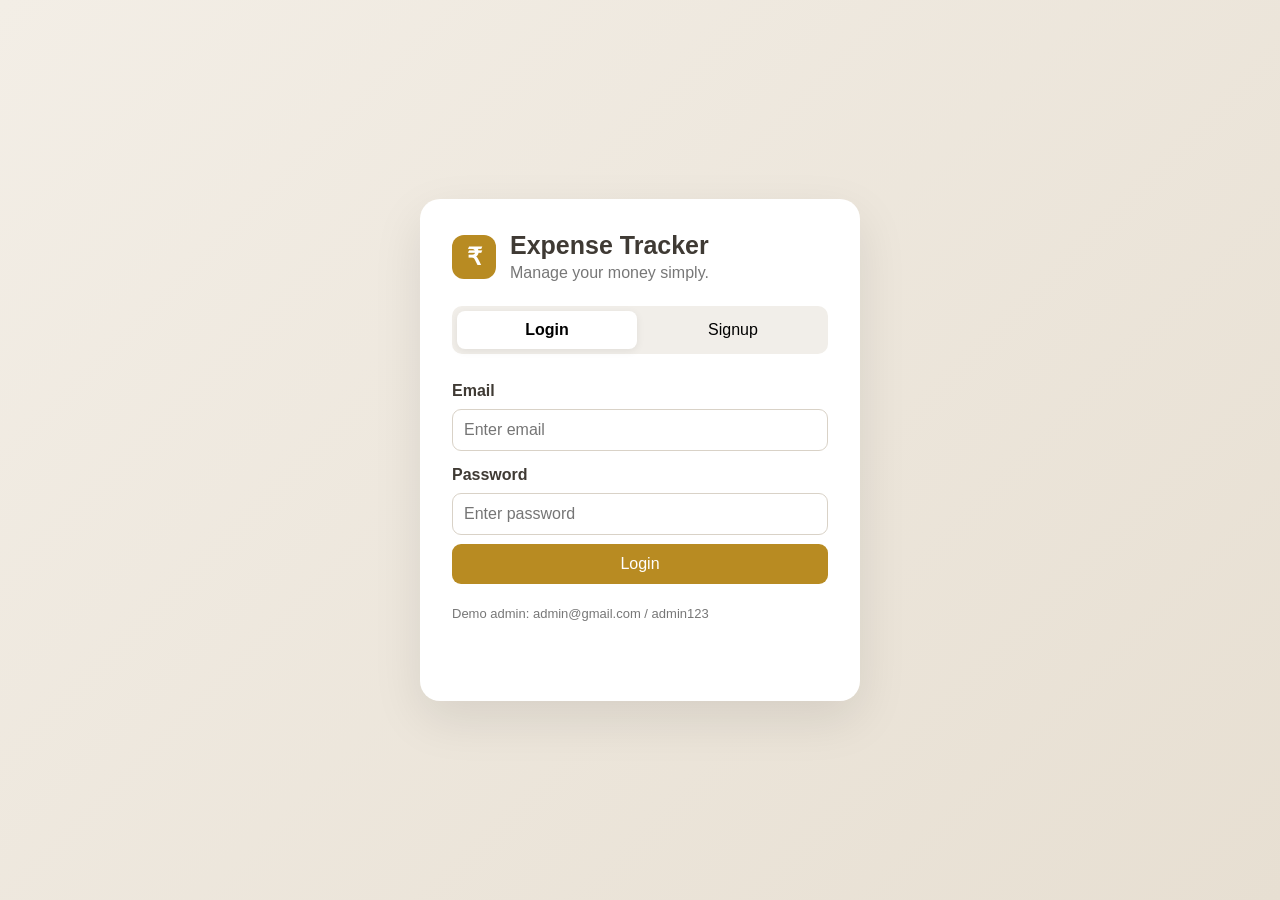
==== admin.html @ 4e9ac0c0 "Add all frontend files" ====
<!DOCTYPE html>
<html lang="en">
<head>
  <meta charset="UTF-8">
  <meta name="viewport" content="width=device-width, initial-scale=1.0">
  <title>Expense Tracker - Admin</title>
  <link rel="stylesheet" href="css/style.css">
</head>
<body>
  <div class="app-shell">
    <aside class="sidebar">
      <div class="side-brand"><span>₹</span> Expense Tracker</div>
      <nav>
        <button class="nav-btn active" data-section="adminDashboard">Dashboard</button>
        <button class="nav-btn" data-section="users">Users</button>
        <button class="nav-btn" data-section="adminTransactions">Transactions</button>
      </nav>
      <button id="adminLogout" class="logout-btn">Logout</button>
    </aside>

    <main class="main-content">
      <header class="topbar">
        <div><h2 id="adminTitle">Admin Dashboard</h2><p>Monitor the application.</p></div>
        <div class="user-chip">ADMIN</div>
      </header>

      <section id="adminDashboard" class="page-section active">
        <div class="cards">
          <div class="stat-card"><span>Registered Users</span><strong id="adminUsers">0</strong></div>
          <div class="stat-card"><span>Total Expenses</span><strong id="adminExpense">₹0</strong></div>
          <div class="stat-card"><span>Total Income</span><strong id="adminIncome">₹0</strong></div>
          <div class="stat-card"><span>Total Transactions</span><strong id="adminTransactionsCount">0</strong></div>
        </div>
      </section>

      <section id="users" class="page-section">
        <div class="panel">
          <div class="panel-head"><h3>Registered Users</h3></div>
          <div class="table-wrap"><table><thead><tr><th>Name</th><th>Email</th><th>Joined</th></tr></thead><tbody id="usersTable"></tbody></table></div>
        </div>
      </section>

      <section id="adminTransactions" class="page-section">
        <div class="panel">
          <div class="panel-head"><h3>All Transactions</h3></div>
          <div class="table-wrap"><table><thead><tr><th>User</th><th>Type</th><th>Date</th><th>Category/Source</th><th>Amount</th></tr></thead><tbody id="adminTransactionsTable"></tbody></table></div>
        </div>
      </section>
    </main>
  </div>
  <script src="js/admin.js"></script>
</body>
</html>
---- css/style.css ----
*{box-sizing:border-box}body{margin:0;font-family:Arial,Helvetica,sans-serif;background:#f6f3ee;color:#3f3a34}button,input,select{font:inherit}.hidden{display:none!important}
.auth-page{min-height:100vh;display:flex;align-items:center;justify-content:center;background:linear-gradient(135deg,#f3eee6,#e7dfd2)}.auth-card{width:min(440px,92%);background:#fff;border-radius:20px;padding:32px;box-shadow:0 18px 50px #00000018}.brand{display:flex;gap:14px;align-items:center;margin-bottom:24px}.brand-icon,.side-brand span{width:44px;height:44px;border-radius:12px;display:grid;place-items:center;background:#b88b22;color:white;font-size:24px;font-weight:bold}.brand h1{margin:0;font-size:25px}.brand p{margin:4px 0 0;color:#777}.tabs{display:flex;gap:6px;background:#f1eee9;padding:5px;border-radius:10px;margin-bottom:22px}.tab{flex:1;border:0;background:transparent;padding:10px;border-radius:8px;cursor:pointer}.tab.active{background:#fff;box-shadow:0 2px 8px #00000012;font-weight:bold}.auth-form{display:grid;gap:9px}.auth-form label{font-weight:600;margin-top:6px}.auth-form input,.form-grid input,.form-grid select{border:1px solid #d9d2c7;border-radius:9px;padding:11px;background:#fff;outline:none}.auth-form input:focus,.form-grid input:focus,.form-grid select:focus{border-color:#b88b22}.primary-btn,.secondary-btn,.danger-btn,.logout-btn{border:0;border-radius:9px;padding:11px 15px;cursor:pointer}.primary-btn{background:#b88b22;color:#fff}.secondary-btn{background:#eee7dc;color:#4b4034}.danger-btn{background:#f4dddd;color:#a33a3a;padding:7px 10px}.hint,.message{font-size:13px;color:#777}.message.error{color:#b23a3a}.message.success{color:#2c7a45}
.app-shell{min-height:100vh;display:flex}.sidebar{width:245px;background:#342f29;color:white;padding:22px 15px;display:flex;flex-direction:column}.side-brand{font-weight:bold;font-size:19px;display:flex;align-items:center;gap:10px;margin-bottom:28px}.side-brand span{width:36px;height:36px;font-size:19px}.sidebar nav{display:grid;gap:6px}.nav-btn{border:0;background:transparent;color:#ddd;text-align:left;padding:12px 14px;border-radius:9px;cursor:pointer}.nav-btn:hover,.nav-btn.active{background:#4c443b;color:#fff}.logout-btn{margin-top:auto;background:#5a3939;color:#fff}.main-content{flex:1;padding:28px;min-width:0}.topbar{display:flex;justify-content:space-between;align-items:center;margin-bottom:24px}.topbar h2{margin:0;font-size:28px}.topbar p{margin:5px 0;color:#777}.user-chip{background:#eee7dc;padding:9px 13px;border-radius:20px;font-weight:bold}.page-section{display:none}.page-section.active{display:block}.cards{display:grid;grid-template-columns:repeat(4,1fr);gap:16px;margin-bottom:20px}.stat-card{background:#fff;border:1px solid #e7dfd3;border-radius:14px;padding:19px;box-shadow:0 4px 15px #00000006}.stat-card span{display:block;color:#777;font-size:14px;margin-bottom:8px}.stat-card strong{display:block;font-size:24px}.stat-card small{display:block;margin-top:9px;color:#777}.grid-2{display:grid;grid-template-columns:1.2fr 1fr;gap:18px}.panel{background:#fff;border:1px solid #e7dfd3;border-radius:14px;padding:20px;margin-bottom:18px}.panel-head{display:flex;justify-content:space-between;align-items:center;margin-bottom:15px}.panel h3{margin:0}.form-grid{display:grid;grid-template-columns:repeat(3,1fr);gap:12px}.form-grid .primary-btn{align-self:stretch}.table-wrap{overflow-x:auto}table{width:100%;border-collapse:collapse}th,td{text-align:left;padding:12px 10px;border-bottom:1px solid #eee;font-size:14px}th{background:#faf8f5}.empty{text-align:center;color:#888;padding:20px}.bar-row{display:grid;grid-template-columns:110px 1fr 90px;align-items:center;gap:10px;margin:14px 0}.bar-track{height:12px;background:#eee7dc;border-radius:10px;overflow:hidden}.bar-fill{height:100%;background:#b88b22;border-radius:10px}.recent-item,.report-line{display:flex;justify-content:space-between;gap:15px;padding:12px 0;border-bottom:1px solid #eee}.expense-text{color:#b23a3a}.income-text{color:#2c7a45}.progress{height:8px;background:#eee7dc;border-radius:10px;overflow:hidden;margin:12px 0}.progress div{height:100%;background:#b88b22}.report-box{display:grid;grid-template-columns:repeat(3,1fr);gap:12px;margin-bottom:25px}.report-box p{background:#f8f5ef;border-radius:10px;padding:16px;margin:0}.report-box span{display:block;color:#777;font-size:13px;margin-bottom:6px}.report-box strong{font-size:21px}
@media(max-width:900px){.sidebar{width:190px}.cards{grid-template-columns:repeat(2,1fr)}.grid-2{grid-template-columns:1fr}.form-grid{grid-template-columns:1fr}.report-box{grid-template-columns:1fr}}@media(max-width:650px){.app-shell{display:block}.sidebar{width:100%;min-height:auto}.sidebar nav{grid-template-columns:repeat(2,1fr)}.logout-btn{margin-top:15px}.main-content{padding:16px}.cards{grid-template-columns:1fr}.topbar{align-items:flex-start}.bar-row{grid-template-columns:80px 1fr 75px}}
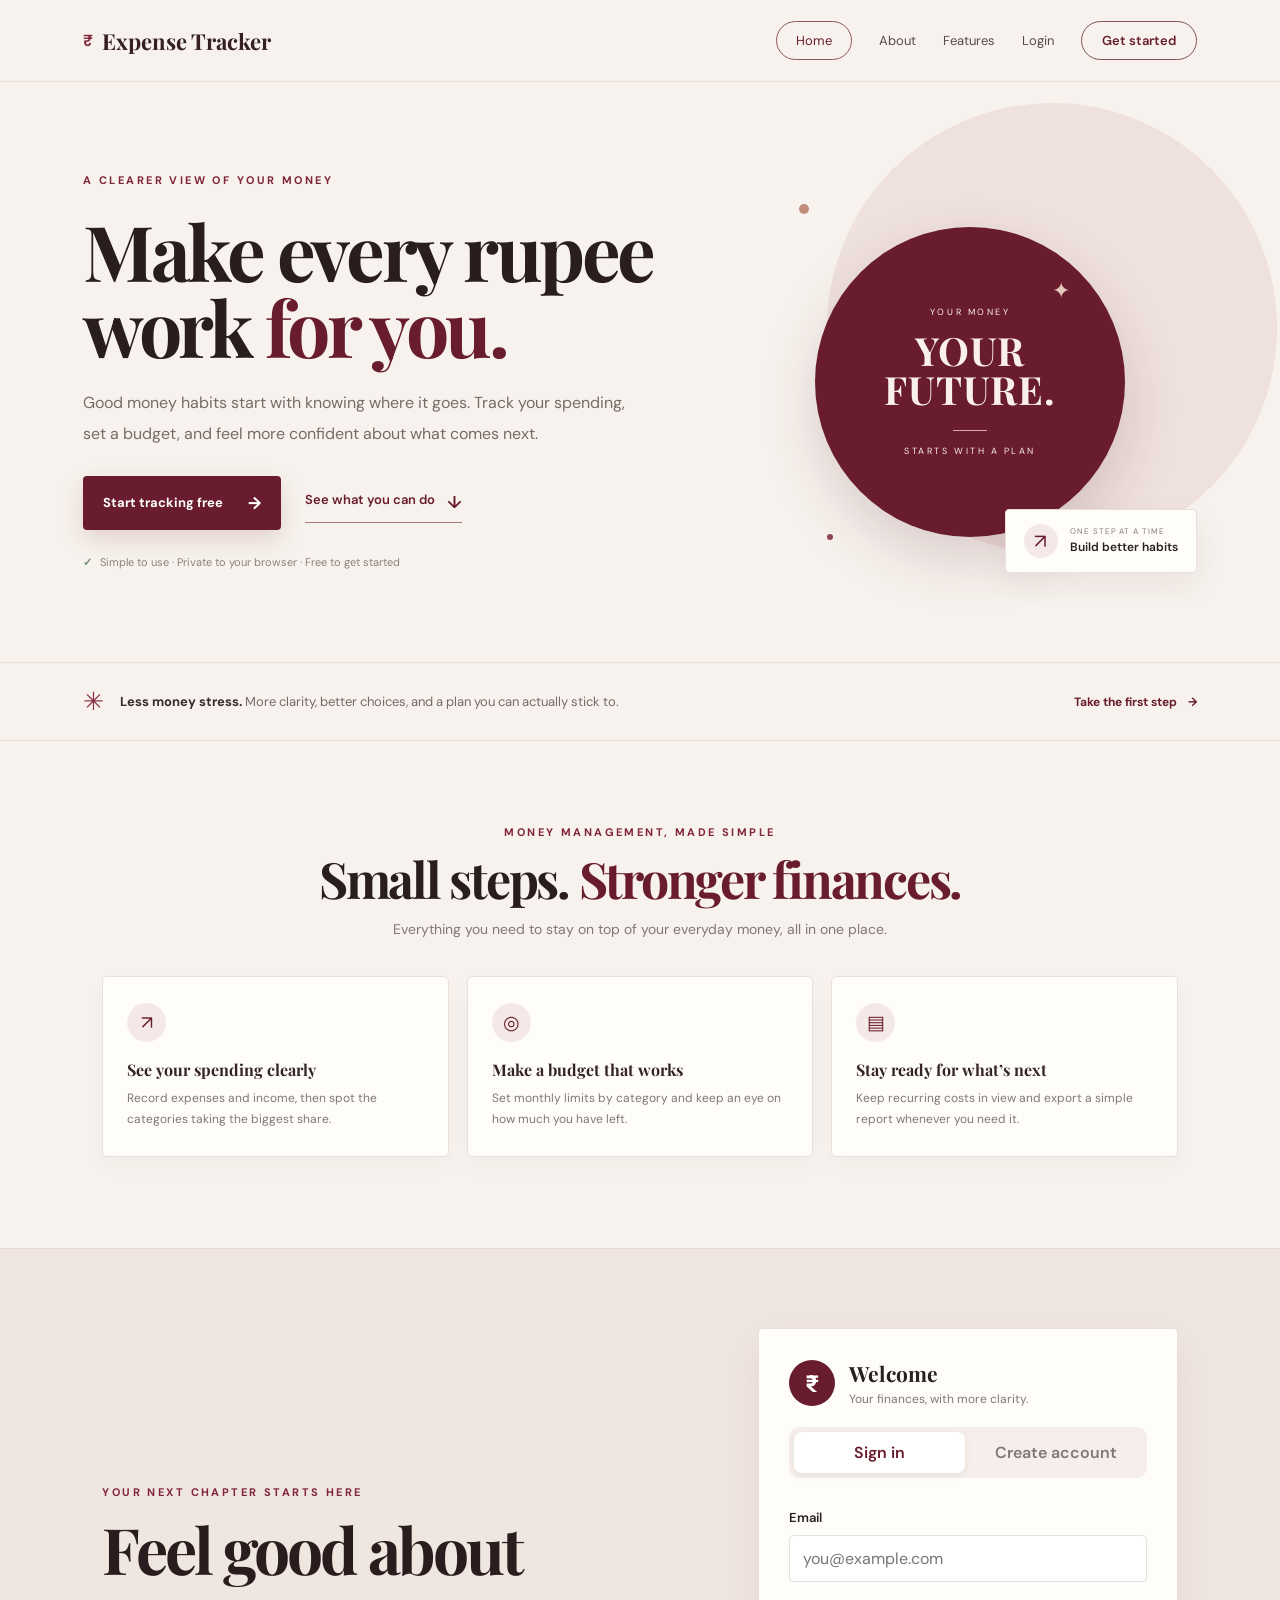
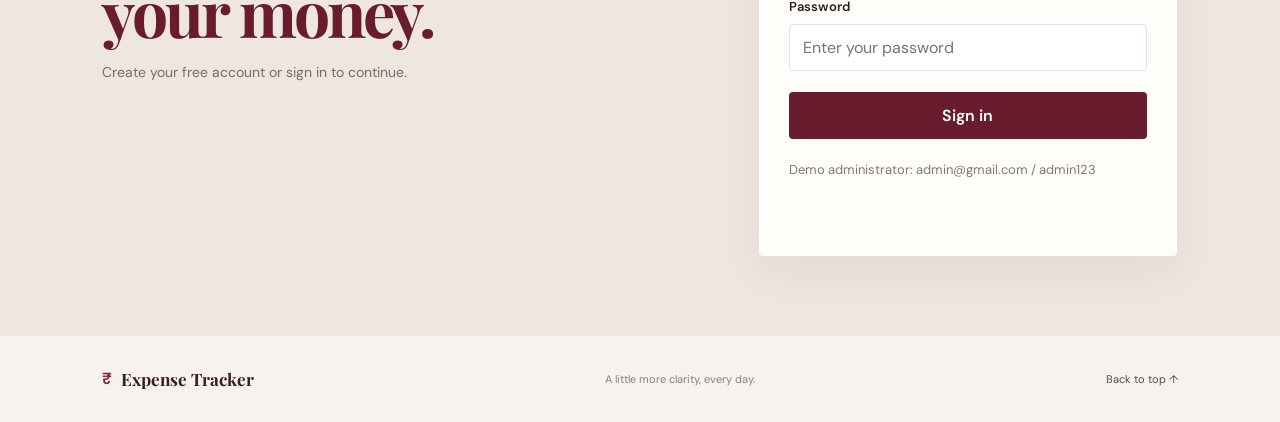
==== commit 73b886fd: "Add all frontend files" ====
--- a/admin.html
+++ b/admin.html
@@ -3,7 +3,7 @@
 <head>
   <meta charset="UTF-8">
   <meta name="viewport" content="width=device-width, initial-scale=1.0">
-  <title>Expense Tracker - Admin</title>
+  <title>Expense Tracker — Administration</title>
   <link rel="stylesheet" href="css/style.css">
 </head>
 <body>
@@ -20,7 +20,7 @@
 
     <main class="main-content">
       <header class="topbar">
-        <div><h2 id="adminTitle">Admin Dashboard</h2><p>Monitor the application.</p></div>
+        <div><h2 id="adminTitle">Admin Dashboard</h2><p>Monitor platform activity and accounts.</p></div>
         <div class="user-chip">ADMIN</div>
       </header>
 
--- a/css/style.css
+++ b/css/style.css
@@ -1,4 +1,14 @@
-*{box-sizing:border-box}body{margin:0;font-family:Arial,Helvetica,sans-serif;background:#f6f3ee;color:#3f3a34}button,input,select{font:inherit}.hidden{display:none!important}
-.auth-page{min-height:100vh;display:flex;align-items:center;justify-content:center;background:linear-gradient(135deg,#f3eee6,#e7dfd2)}.auth-card{width:min(440px,92%);background:#fff;border-radius:20px;padding:32px;box-shadow:0 18px 50px #00000018}.brand{display:flex;gap:14px;align-items:center;margin-bottom:24px}.brand-icon,.side-brand span{width:44px;height:44px;border-radius:12px;display:grid;place-items:center;background:#b88b22;color:white;font-size:24px;font-weight:bold}.brand h1{margin:0;font-size:25px}.brand p{margin:4px 0 0;color:#777}.tabs{display:flex;gap:6px;background:#f1eee9;padding:5px;border-radius:10px;margin-bottom:22px}.tab{flex:1;border:0;background:transparent;padding:10px;border-radius:8px;cursor:pointer}.tab.active{background:#fff;box-shadow:0 2px 8px #00000012;font-weight:bold}.auth-form{display:grid;gap:9px}.auth-form label{font-weight:600;margin-top:6px}.auth-form input,.form-grid input,.form-grid select{border:1px solid #d9d2c7;border-radius:9px;padding:11px;background:#fff;outline:none}.auth-form input:focus,.form-grid input:focus,.form-grid select:focus{border-color:#b88b22}.primary-btn,.secondary-btn,.danger-btn,.logout-btn{border:0;border-radius:9px;padding:11px 15px;cursor:pointer}.primary-btn{background:#b88b22;color:#fff}.secondary-btn{background:#eee7dc;color:#4b4034}.danger-btn{background:#f4dddd;color:#a33a3a;padding:7px 10px}.hint,.message{font-size:13px;color:#777}.message.error{color:#b23a3a}.message.success{color:#2c7a45}
-.app-shell{min-height:100vh;display:flex}.sidebar{width:245px;background:#342f29;color:white;padding:22px 15px;display:flex;flex-direction:column}.side-brand{font-weight:bold;font-size:19px;display:flex;align-items:center;gap:10px;margin-bottom:28px}.side-brand span{width:36px;height:36px;font-size:19px}.sidebar nav{display:grid;gap:6px}.nav-btn{border:0;background:transparent;color:#ddd;text-align:left;padding:12px 14px;border-radius:9px;cursor:pointer}.nav-btn:hover,.nav-btn.active{background:#4c443b;color:#fff}.logout-btn{margin-top:auto;background:#5a3939;color:#fff}.main-content{flex:1;padding:28px;min-width:0}.topbar{display:flex;justify-content:space-between;align-items:center;margin-bottom:24px}.topbar h2{margin:0;font-size:28px}.topbar p{margin:5px 0;color:#777}.user-chip{background:#eee7dc;padding:9px 13px;border-radius:20px;font-weight:bold}.page-section{display:none}.page-section.active{display:block}.cards{display:grid;grid-template-columns:repeat(4,1fr);gap:16px;margin-bottom:20px}.stat-card{background:#fff;border:1px solid #e7dfd3;border-radius:14px;padding:19px;box-shadow:0 4px 15px #00000006}.stat-card span{display:block;color:#777;font-size:14px;margin-bottom:8px}.stat-card strong{display:block;font-size:24px}.stat-card small{display:block;margin-top:9px;color:#777}.grid-2{display:grid;grid-template-columns:1.2fr 1fr;gap:18px}.panel{background:#fff;border:1px solid #e7dfd3;border-radius:14px;padding:20px;margin-bottom:18px}.panel-head{display:flex;justify-content:space-between;align-items:center;margin-bottom:15px}.panel h3{margin:0}.form-grid{display:grid;grid-template-columns:repeat(3,1fr);gap:12px}.form-grid .primary-btn{align-self:stretch}.table-wrap{overflow-x:auto}table{width:100%;border-collapse:collapse}th,td{text-align:left;padding:12px 10px;border-bottom:1px solid #eee;font-size:14px}th{background:#faf8f5}.empty{text-align:center;color:#888;padding:20px}.bar-row{display:grid;grid-template-columns:110px 1fr 90px;align-items:center;gap:10px;margin:14px 0}.bar-track{height:12px;background:#eee7dc;border-radius:10px;overflow:hidden}.bar-fill{height:100%;background:#b88b22;border-radius:10px}.recent-item,.report-line{display:flex;justify-content:space-between;gap:15px;padding:12px 0;border-bottom:1px solid #eee}.expense-text{color:#b23a3a}.income-text{color:#2c7a45}.progress{height:8px;background:#eee7dc;border-radius:10px;overflow:hidden;margin:12px 0}.progress div{height:100%;background:#b88b22}.report-box{display:grid;grid-template-columns:repeat(3,1fr);gap:12px;margin-bottom:25px}.report-box p{background:#f8f5ef;border-radius:10px;padding:16px;margin:0}.report-box span{display:block;color:#777;font-size:13px;margin-bottom:6px}.report-box strong{font-size:21px}
-@media(max-width:900px){.sidebar{width:190px}.cards{grid-template-columns:repeat(2,1fr)}.grid-2{grid-template-columns:1fr}.form-grid{grid-template-columns:1fr}.report-box{grid-template-columns:1fr}}@media(max-width:650px){.app-shell{display:block}.sidebar{width:100%;min-height:auto}.sidebar nav{grid-template-columns:repeat(2,1fr)}.logout-btn{margin-top:15px}.main-content{padding:16px}.cards{grid-template-columns:1fr}.topbar{align-items:flex-start}.bar-row{grid-template-columns:80px 1fr 75px}}
+@import url('https://fonts.googleapis.com/css2?family=DM+Sans:wght@400;500;600;700&family=Manrope:wght@500;600;700;800&family=Playfair+Display:ital,wght@0,600;0,700;1,600;1,700&display=swap');
+
+:root{color-scheme:light;--ink:#29201f;--muted:#817775;--line:#eadfda;--canvas:#f7f2ed;--surface:#fffdfa;--green:#681c2d;--green-dark:#501321;--green-soft:#f4e9e8;--gold:#d6a444;--red:#ae4b4e;--shadow:0 8px 28px rgba(69,29,34,.06)}
+*{box-sizing:border-box}body{margin:0;font-family:'DM Sans',Arial,sans-serif;background:var(--canvas);color:var(--ink);-webkit-font-smoothing:antialiased}button,input,select{font:inherit}.hidden{display:none!important}button{transition:background .18s ease,color .18s ease,transform .18s ease}button:focus-visible,input:focus-visible,select:focus-visible{outline:3px solid #9bd2be;outline-offset:2px}
+.auth-page{min-height:100vh;display:grid;place-items:center;padding:32px;background:radial-gradient(ellipse at 80% 10%,#e5f3ed 0,transparent 40%),linear-gradient(145deg,#f7faf8,#eef4f0)}.auth-card{width:min(440px,100%);background:var(--surface);border:1px solid #e7eeea;border-radius:22px;padding:38px;box-shadow:0 24px 70px rgba(30,70,53,.10)}.brand{display:flex;gap:14px;align-items:center;margin-bottom:30px}.brand-icon,.side-brand span{width:46px;height:46px;border-radius:14px;display:grid;place-items:center;background:var(--green);color:white;font-family:'Manrope',sans-serif;font-size:23px;font-weight:800;box-shadow:0 6px 14px #11765c30}.brand h1{margin:0;font:800 23px 'Manrope',sans-serif;letter-spacing:-.7px}.brand p{margin:4px 0 0;color:var(--muted);font-size:14px}.tabs{display:flex;gap:5px;background:#f1f5f2;padding:5px;border-radius:11px;margin-bottom:24px}.tab{flex:1;border:0;background:transparent;color:var(--muted);padding:10px;border-radius:8px;cursor:pointer;font-weight:600}.tab.active{background:#fff;color:var(--ink);box-shadow:0 2px 8px #182c2410}.auth-form{display:grid;gap:9px}.auth-form label{font-weight:600;font-size:13px;margin-top:7px}.auth-form input,.form-grid input,.form-grid select{width:100%;border:1px solid #dce5df;border-radius:9px;padding:12px 13px;background:#fff;color:var(--ink);outline:none;transition:border-color .18s,box-shadow .18s}.auth-form input:focus,.form-grid input:focus,.form-grid select:focus{border-color:#4ca88b;box-shadow:0 0 0 3px #11765c12}.primary-btn,.secondary-btn,.danger-btn,.logout-btn{border:0;border-radius:9px;padding:11px 15px;cursor:pointer;font-weight:600}.primary-btn{background:var(--green);color:#fff}.primary-btn:hover{background:var(--green-dark);transform:translateY(-1px)}.auth-form .primary-btn{margin-top:12px;padding:13px}.secondary-btn{background:#edf4f0;color:var(--green-dark)}.secondary-btn:hover{background:#dfede5}.danger-btn{background:#fff0ef;color:var(--red);padding:7px 10px}.danger-btn:hover{background:#ffe2df}.hint,.message{font-size:13px;color:var(--muted)}.message.error{color:var(--red)}.message.success{color:var(--green)}
+.app-shell{min-height:100vh;display:flex}.sidebar{width:250px;flex:0 0 250px;background:#123c30;color:#fff;padding:25px 16px 18px;display:flex;flex-direction:column;box-shadow:5px 0 22px #173e3010}.side-brand{font:800 17px 'Manrope',sans-serif;letter-spacing:-.3px;display:flex;align-items:center;gap:11px;margin:0 6px 34px}.side-brand span{width:37px;height:37px;font-size:19px;background:#1c8063;box-shadow:none}.sidebar nav{display:grid;gap:5px}.nav-btn{border:0;background:transparent;color:#c3d5ce;text-align:left;padding:12px 14px;border-radius:9px;cursor:pointer;font-size:14px;font-weight:500}.nav-btn:hover{background:#ffffff0d;color:#fff}.nav-btn.active{background:#ffffff18;color:#fff;font-weight:700;box-shadow:inset 3px 0 #71c3a3}.logout-btn{margin-top:auto;background:#ffffff12;color:#e2eee9;text-align:left}.logout-btn:hover{background:#ffffff20}.main-content{flex:1;padding:32px 38px;min-width:0;max-width:1600px;margin:0 auto}.topbar{display:flex;justify-content:space-between;align-items:center;margin-bottom:27px;padding-bottom:23px;border-bottom:1px solid var(--line)}.topbar h2{margin:0;font:800 26px 'Manrope',sans-serif;letter-spacing:-.7px}.topbar p{margin:5px 0 0;color:var(--muted);font-size:14px}.user-chip{background:#e8f2ed;color:#246b53;padding:9px 14px;border-radius:22px;font-size:13px;font-weight:700}.page-section{display:none}.page-section.active{display:block;animation:reveal .22s ease}@keyframes reveal{from{opacity:0;transform:translateY(4px)}to{opacity:1;transform:none}}.cards{display:grid;grid-template-columns:repeat(4,minmax(0,1fr));gap:16px;margin-bottom:20px}.stat-card{background:var(--surface);border:1px solid var(--line);border-radius:13px;padding:20px;box-shadow:var(--shadow);min-width:0}.stat-card span{display:block;color:var(--muted);font-size:13px;font-weight:600;margin-bottom:9px}.stat-card strong{display:block;font:700 24px 'Manrope',sans-serif;letter-spacing:-.6px;overflow-wrap:anywhere}.stat-card small{display:block;margin-top:9px;color:var(--muted);font-size:12px}.grid-2{display:grid;grid-template-columns:1.05fr 1fr;gap:17px}.panel{background:var(--surface);border:1px solid var(--line);border-radius:13px;padding:21px;margin-bottom:17px;box-shadow:var(--shadow);min-width:0}.panel-head{display:flex;justify-content:space-between;align-items:center;gap:12px;margin-bottom:17px}.panel h3{margin:0;font:700 16px 'Manrope',sans-serif;letter-spacing:-.2px}.form-grid{display:grid;grid-template-columns:repeat(3,minmax(0,1fr));gap:12px}.form-grid .primary-btn{align-self:stretch}.table-wrap{overflow-x:auto;border:1px solid #edf1ee;border-radius:9px}table{width:100%;border-collapse:collapse;min-width:600px}th,td{text-align:left;padding:12px 13px;border-bottom:1px solid #edf1ee;font-size:13px;white-space:nowrap}th{background:#f7f9f8;color:#697770;font-size:11px;letter-spacing:.055em;text-transform:uppercase;font-weight:700}tbody tr:last-child td{border-bottom:0}tbody tr:hover{background:#fafcfb}.empty{text-align:center;color:#89958f;padding:22px}.bar-row{display:grid;grid-template-columns:105px minmax(50px,1fr) 90px;align-items:center;gap:10px;margin:16px 0;font-size:13px}.bar-row b{text-align:right;font-size:12px}.bar-track{height:8px;background:#edf2ef;border-radius:10px;overflow:hidden}.bar-fill{height:100%;background:linear-gradient(90deg,#168563,#64bb98);border-radius:10px}.recent-item,.report-line{display:flex;justify-content:space-between;align-items:center;gap:15px;padding:13px 0;border-bottom:1px solid #edf1ee;font-size:13px}.recent-item:last-child,.report-line:last-child{border-bottom:0}.recent-item span:first-child{color:#56645d}.expense-text{color:var(--red)}.income-text{color:var(--green)}.progress{height:7px;background:#edf2ef;border-radius:10px;overflow:hidden;margin:13px 0}.progress div{height:100%;background:linear-gradient(90deg,#168563,#67bd99);border-radius:10px}.report-box{display:grid;grid-template-columns:repeat(3,1fr);gap:12px;margin-bottom:25px}.report-box p{background:#f4f8f5;border:1px solid #ebf1ed;border-radius:10px;padding:16px;margin:0}.report-box span{display:block;color:var(--muted);font-size:12px;margin-bottom:8px}.report-box strong{font:700 20px 'Manrope',sans-serif;overflow-wrap:anywhere}
+@media(max-width:1050px){.main-content{padding:26px}.sidebar{width:220px;flex-basis:220px}.cards{grid-template-columns:repeat(2,minmax(0,1fr))}.grid-2{grid-template-columns:1fr}.form-grid{grid-template-columns:repeat(2,minmax(0,1fr))}}@media(max-width:680px){.app-shell{display:block}.sidebar{width:100%;min-height:auto;padding:13px 14px}.side-brand{margin:0 4px 13px}.sidebar nav{display:flex;gap:6px;overflow-x:auto;padding-bottom:3px}.nav-btn{white-space:nowrap;padding:10px 12px}.logout-btn{position:absolute;right:14px;top:14px;margin:0;padding:9px 12px}.main-content{padding:22px 15px}.topbar{margin-bottom:19px}.topbar h2{font-size:23px}.topbar p{font-size:13px}.cards{gap:10px}.stat-card{padding:15px}.stat-card strong{font-size:19px}.form-grid{grid-template-columns:1fr}.report-box{grid-template-columns:1fr}.panel{padding:16px}.bar-row{grid-template-columns:78px minmax(35px,1fr) 76px;gap:8px}.auth-card{padding:28px 23px}}
+
+/* Warm editorial landing page and matching finance workspace */
+.landing-page{background:#f7f2ed;color:#29201f;font-family:'DM Sans',Arial,sans-serif}.landing-nav{height:82px;display:flex;align-items:center;justify-content:space-between;padding:0 max(calc((100vw - 1320px)/2),6.5vw);border-bottom:1px solid #e9dfd9;background:#f7f2ed}.landing-brand{text-decoration:none;color:#351f21;font:700 22px 'Playfair Display',Georgia,serif;display:inline-flex;align-items:center;gap:9px;white-space:nowrap}.landing-brand span{color:#81253a;font:700 16px 'DM Sans',sans-serif}.landing-nav nav{display:flex;align-items:center;gap:27px}.landing-nav nav a,.landing-footer>a:last-child{font-size:13px;text-decoration:none;color:#574b49}.landing-nav nav a:hover,.landing-footer>a:last-child:hover{color:#681c2d}.landing-nav nav .nav-current{border:1px solid #8f5961;border-radius:30px;padding:10px 19px;color:#681c2d}.landing-nav nav .nav-signup{border:1px solid #82535a;border-radius:30px;padding:10px 20px;color:#681c2d;font-weight:600}.hero{max-width:1320px;min-height:580px;margin:auto;padding:64px 6.5vw 55px;display:grid;grid-template-columns:1.2fr .8fr;align-items:center;gap:40px;overflow:hidden}.hero-copy{position:relative;z-index:1}.eyebrow{margin:0 0 25px;color:#81253a;font-size:11px;font-weight:700;letter-spacing:.22em}.hero h1,.account-intro h2,.section-intro h2{margin:0;color:#291e1d;font:700 clamp(47px,6vw,82px)/.99 'Playfair Display',Georgia,serif;letter-spacing:-.045em}.hero h1 em,.account-intro h2 em,.section-intro h2 em{color:#681c2d;font-style:normal}.hero-description{max-width:560px;margin:24px 0 27px;color:#776b68;font-size:16px;line-height:1.9}.hero-actions{display:flex;align-items:center;gap:24px}.hero-primary{display:inline-flex;align-items:center;gap:25px;padding:16px 20px;background:#681c2d;color:white;border-radius:4px;text-decoration:none;font-weight:700;font-size:13px;box-shadow:0 9px 23px #681c2d27;transition:transform .2s,background .2s}.hero-primary:hover{background:#501321;transform:translateY(-2px)}.hero-primary span,.hero-secondary span{font-size:17px}.hero-secondary{color:#681c2d;text-decoration:none;border-bottom:1px solid #a7797d;padding:9px 0;font-size:13px;font-weight:600;display:flex;gap:12px}.hero-note{font-size:11px;color:#8b7f7b;margin-top:25px}.hero-note span{color:#6c8d70;font-weight:700;margin-right:5px}.hero-art{height:440px;position:relative;display:grid;place-items:center}.art-orbit{position:absolute;width:450px;height:450px;border-radius:50%;background:#efe1dc;right:-80px;top:-54px}.art-circle{position:relative;width:310px;height:310px;border-radius:50%;background:#681c2d;color:#f9f0e9;display:flex;flex-direction:column;align-items:center;justify-content:center;box-shadow:0 24px 55px #5523322c;transform:translate(-12px,5px)}.art-circle .art-spark{font-size:22px;position:absolute;right:55px;top:49px;color:#e6c9bb}.art-circle small{font-size:9px;letter-spacing:.28em}.art-circle strong{text-align:center;font:700 39px/.98 'Playfair Display',Georgia,serif;letter-spacing:.02em;margin:13px 0}.art-rule{width:34px;height:1px;background:#d9a9a5;margin:9px 0 14px}.art-note{position:absolute;z-index:2;right:0;bottom:24px;padding:14px 18px;background:#fffdfa;border:1px solid #eadfda;border-radius:4px;box-shadow:0 12px 30px #49222912;display:flex;align-items:center;gap:12px}.note-icon{width:34px;height:34px;display:grid;place-items:center;border-radius:50%;background:#f4e9e8;color:#681c2d;font-size:20px}.art-note small,.art-note b{display:block}.art-note small{font-size:8px;color:#897977;letter-spacing:.12em}.art-note b{font:600 12px 'DM Sans',sans-serif;margin-top:3px}.art-dot{position:absolute;border-radius:50%;background:#c18c79}.dot-one{width:10px;height:10px;top:47px;left:32px}.dot-two{width:6px;height:6px;bottom:57px;left:60px;background:#8d4550}.value-strip{max-width:1320px;margin:0 auto;padding:22px 6.5vw;display:flex;align-items:center;gap:16px;border-top:1px solid #e9dfd9;border-bottom:1px solid #e9dfd9}.value-mark{color:#8b3142;font-size:25px}.value-strip p{flex:1;margin:0;color:#756a67;font-size:13px}.value-strip p strong{color:#382b29}.value-strip>a{color:#681c2d;text-decoration:none;font-size:12px;font-weight:700;white-space:nowrap}.value-strip>a span{margin-left:8px}.features-section{padding:84px max(calc((100vw - 1160px)/2),8vw) 91px}.section-intro{text-align:center}.section-intro .eyebrow{margin-bottom:15px}.section-intro h2{font-size:clamp(35px,4vw,50px)}.section-intro>p:last-child{margin:16px auto 0;color:#817775;font-size:14px}.feature-grid{display:grid;grid-template-columns:repeat(3,1fr);gap:18px;margin-top:38px}.feature-card{background:#fffdfa;border:1px solid #ebdfda;border-radius:5px;padding:26px 24px;box-shadow:0 8px 24px #49222907}.feature-icon{width:39px;height:39px;display:grid;place-items:center;background:#f5e9e7;color:#681c2d;border-radius:50%;font-size:19px}.feature-card h3{font:700 16px 'Playfair Display',Georgia,serif;margin:17px 0 8px;color:#342423}.feature-card p{margin:0;color:#817775;font-size:12px;line-height:1.75}.account-section{padding:79px max(calc((100vw - 1120px)/2),8vw);display:grid;grid-template-columns:1fr 420px;align-items:center;gap:70px;background:#f0e6e0;border-top:1px solid #e8d9d3}.account-intro .eyebrow{margin-bottom:18px}.account-intro h2{font-size:clamp(42px,5vw,64px)}.account-intro>p:last-child{color:#776b68;font-size:14px;line-height:1.7;margin-top:18px}.account-section .auth-card{width:100%;padding:30px;background:#fffdfa;border:1px solid #eadfda;border-radius:5px;box-shadow:0 14px 45px #49222912;scroll-margin-top:30px}.account-section .brand{margin-bottom:20px}.account-section .brand-icon{background:#681c2d;border-radius:50%;box-shadow:none}.account-section .brand h1{font:700 21px 'Playfair Display',Georgia,serif;letter-spacing:0}.account-section .brand p{font-size:12px}.account-section .tabs{background:#f5eeea}.account-section .tab.active{color:#681c2d}.account-section .auth-form input{border-radius:4px;background:#fff}.account-section .auth-form input:focus{border-color:#9d5863;box-shadow:0 0 0 3px #681c2d12}.account-section .primary-btn{background:#681c2d;border-radius:4px}.account-section .primary-btn:hover{background:#501321}.landing-footer{min-height:86px;padding:20px max(calc((100vw - 1120px)/2),8vw);display:flex;align-items:center;justify-content:space-between;gap:20px;background:#f7f2ed}.landing-footer .landing-brand{font-size:17px}.landing-footer p{color:#8b7f7b;font-size:11px}.landing-footer>a:last-child{font-size:11px}
+/* Shared burgundy palette for the signed-in workspaces */
+.sidebar{background:#4d1724;box-shadow:5px 0 22px rgba(69,29,34,.08)}.side-brand span{background:#8e3a49}.nav-btn{color:#e4d0d0}.nav-btn:hover{background:#ffffff10;color:white}.nav-btn.active{background:#ffffff18;box-shadow:inset 3px 0 #d5a8a1}.user-chip{background:#f3e7e5;color:#681c2d}.primary-btn{background:#681c2d}.primary-btn:hover{background:#501321}.secondary-btn{background:#f4e9e8;color:#681c2d}.secondary-btn:hover{background:#ecd9d8}.bar-fill,.progress div{background:linear-gradient(90deg,#681c2d,#b36b70)}.bar-track,.progress{background:#f1e9e5}.report-box p{background:#faf4f0;border-color:#efe4de}.income-text{color:#527a5d}.auth-page{background:#f7f2ed}
+@media(max-width:800px){.landing-nav{padding:0 22px;height:auto;min-height:72px;gap:15px}.landing-nav nav{gap:12px}.landing-nav nav a{font-size:11px}.landing-nav nav .nav-current{padding:8px 12px}.landing-nav nav .nav-signup{padding:8px 13px}.hero{grid-template-columns:1fr .8fr;gap:10px;min-height:500px;padding:54px 7vw}.hero h1{font-size:clamp(46px,7vw,65px)}.hero-art{transform:scale(.82);transform-origin:center}.art-note{right:-15px}.account-section{grid-template-columns:1fr 360px;gap:35px;padding-left:6vw;padding-right:6vw}}
+@media(max-width:600px){.landing-nav{padding:14px 18px;display:block}.landing-brand{font-size:19px}.landing-nav nav{margin-top:12px;justify-content:space-between;gap:6px}.landing-nav nav a{font-size:10px}.landing-nav nav .nav-current,.landing-nav nav .nav-signup{padding:7px 10px}.hero{display:flex;flex-direction:column;align-items:stretch;padding:56px 23px 28px;gap:0}.hero h1{font-size:54px}.hero-description{font-size:14px;margin:18px 0 22px}.hero-actions{gap:18px;flex-wrap:wrap}.hero-primary{padding:14px 16px;gap:12px;font-size:12px}.hero-secondary{font-size:12px}.hero-note{font-size:9px}.hero-art{height:300px;transform:scale(.74);margin:-2px 0 -27px}.art-orbit{right:-55px;top:-50px}.art-note{right:0;bottom:6px}.value-strip{padding:18px 22px;gap:10px;flex-wrap:wrap}.value-strip p{font-size:11px}.value-strip>a{margin-left:35px}.features-section{padding:60px 22px}.section-intro h2{font-size:36px}.feature-grid{grid-template-columns:1fr;gap:11px;margin-top:27px}.feature-card{padding:20px}.account-section{grid-template-columns:1fr;gap:28px;padding:58px 20px}.account-intro h2{font-size:48px}.account-section .auth-card{padding:24px}.landing-footer{padding:18px 20px;flex-wrap:wrap}.landing-footer .landing-brand{font-size:15px}.landing-footer p{display:none}}
